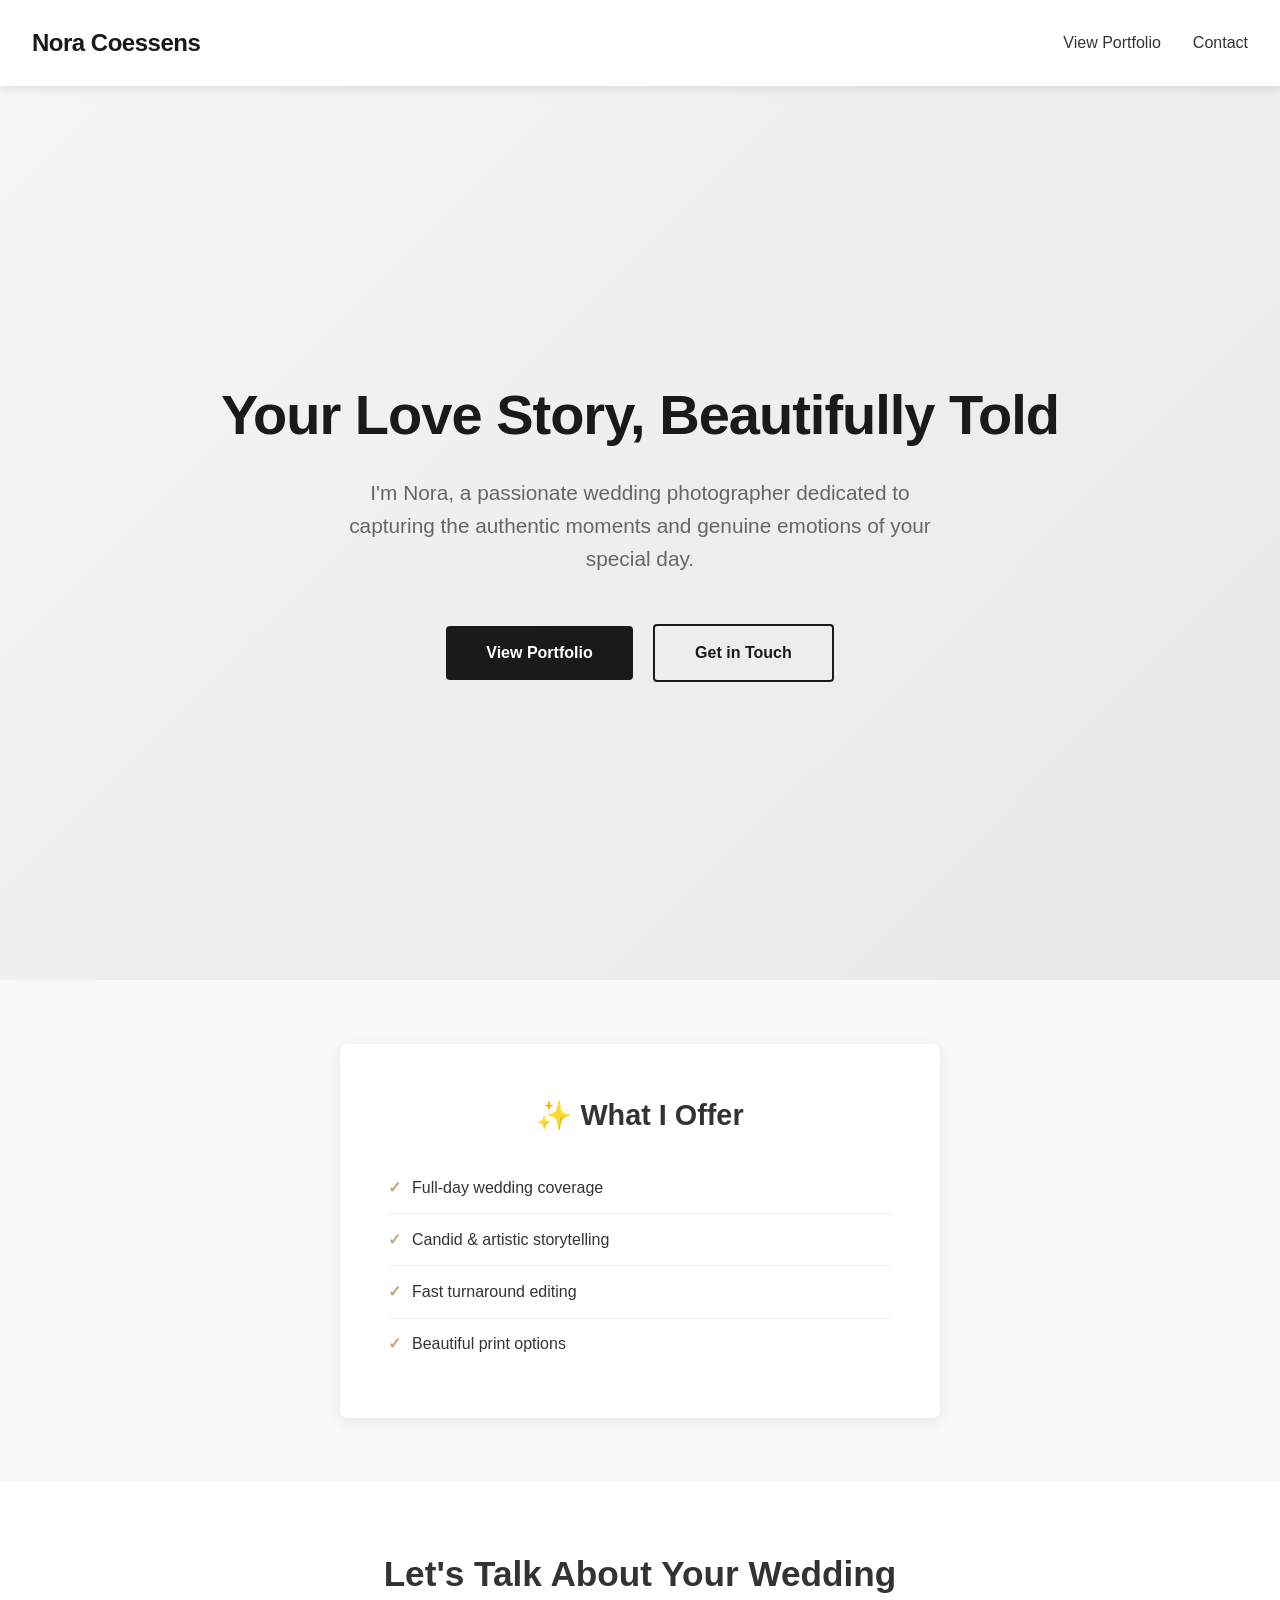
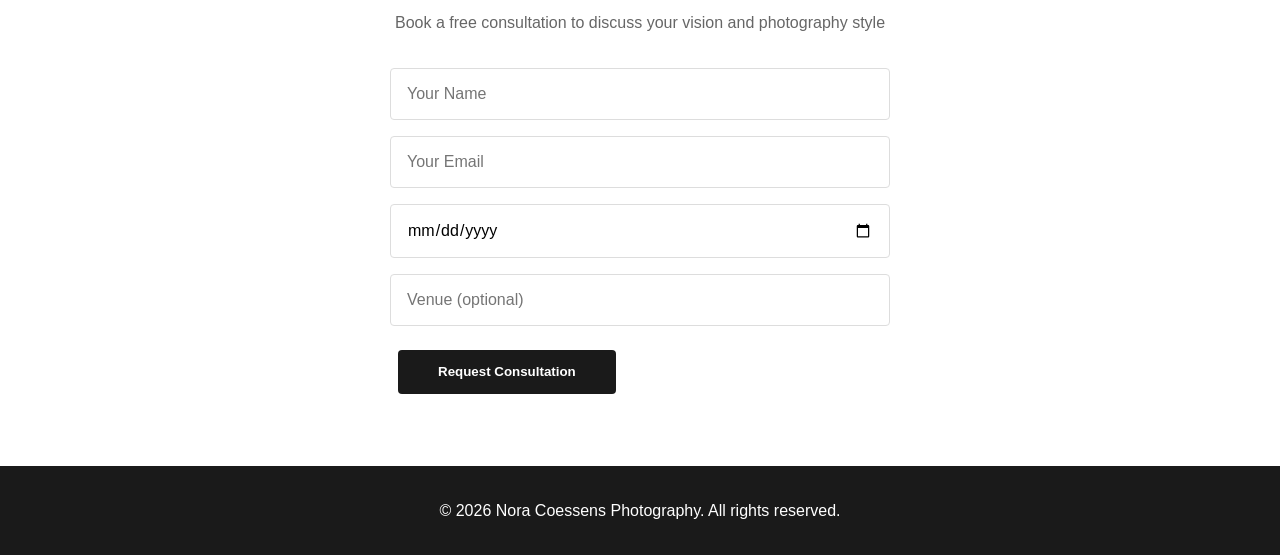
==== index.html @ 22f9d9cc "new file:   .gitignore 	modified:   README.md 	new file:   css/landing.css 	new file:   css/portfoli" ====
<!DOCTYPE html>
<html lang="en">
<head>
    <meta charset="UTF-8">
    <meta name="viewport" content="width=device-width, initial-scale=1.0">
    <title>Nora Coessens - Wedding Photographer</title>
    <link rel="stylesheet" href="css/landing.css">
</head>
<body>
    <header>
        <nav class="navbar">
            <div class="logo">Nora Coessens</div>
            <ul>
                <li><a href="portfolio.html">View Portfolio</a></li>
                <li><a href="#contact">Contact</a></li>
            </ul>
        </nav>
    </header>

    <section id="hero" class="hero">
        <div class="hero-content">
            <h1>Your Love Story, Beautifully Told</h1>
            <p>I'm Nora, a passionate wedding photographer dedicated to capturing the authentic moments and genuine emotions of your special day.</p>
            <a href="portfolio.html" class="btn btn-primary">View Portfolio</a>
            <a href="#contact" class="btn btn-secondary">Get in Touch</a>
        </div>
    </section>

    <section id="highlight" class="highlight">
        <div class="container">
            <div class="highlight-box">
                <h3>✨ What I Offer</h3>
                <ul>
                    <li>Full-day wedding coverage</li>
                    <li>Candid & artistic storytelling</li>
                    <li>Fast turnaround editing</li>
                    <li>Beautiful print options</li>
                </ul>
            </div>
        </div>
    </section>

    <section id="contact" class="contact">
        <div class="container">
            <h2>Let's Talk About Your Wedding</h2>
            <p>Book a free consultation to discuss your vision and photography style</p>
            <form id="contactForm">
                <input type="text" placeholder="Your Name" required>
                <input type="email" placeholder="Your Email" required>
                <input type="date" required>
                <input type="text" placeholder="Venue (optional)">
                <button type="submit" class="btn btn-primary">Request Consultation</button>
            </form>
        </div>
    </section>

    <footer>
        <p>&copy; 2026 Nora Coessens Photography. All rights reserved.</p>
    </footer>

    <script src="js/landing.js"></script>
</body>
</html>
---- css/landing.css ----
/* Landing Page Styles */

* {
    margin: 0;
    padding: 0;
    box-sizing: border-box;
}

body {
    font-family: 'Segoe UI', Tahoma, Geneva, Verdana, sans-serif;
    line-height: 1.6;
    color: #333;
}

.container {
    max-width: 1000px;
    margin: 0 auto;
    padding: 0 2rem;
}

/* Header & Navigation */
header {
    background: rgba(255, 255, 255, 0.98);
    box-shadow: 0 2px 10px rgba(0,0,0,0.1);
    position: fixed;
    width: 100%;
    top: 0;
    z-index: 100;
}

.navbar {
    display: flex;
    justify-content: space-between;
    align-items: center;
    padding: 1.5rem 2rem;
}

.logo {
    font-size: 1.5rem;
    font-weight: 700;
    letter-spacing: -0.5px;
    color: #1a1a1a;
}

.navbar ul {
    list-style: none;
    display: flex;
    gap: 2rem;
}

.navbar a {
    text-decoration: none;
    color: #333;
    font-weight: 500;
    transition: color 0.3s ease;
}

.navbar a:hover {
    color: #c9a876;
}

/* Hero Section */
.hero {
    background: linear-gradient(135deg, #f5f5f5 0%, #e8e8e8 100%);
    min-height: 100vh;
    display: flex;
    align-items: center;
    justify-content: center;
    text-align: center;
    padding: 0 2rem;
    margin-top: 80px;
}

.hero-content h1 {
    font-size: 3.5rem;
    margin-bottom: 1rem;
    font-weight: 700;
    letter-spacing: -1px;
    color: #1a1a1a;
}

.hero-content p {
    font-size: 1.3rem;
    margin-bottom: 2.5rem;
    color: #666;
    max-width: 600px;
    margin-left: auto;
    margin-right: auto;
}

/* Buttons */
.btn {
    display: inline-block;
    padding: 0.9rem 2.5rem;
    text-decoration: none;
    border-radius: 4px;
    font-weight: 600;
    transition: all 0.3s ease;
    border: none;
    cursor: pointer;
    margin: 0.5rem;
}

.btn-primary {
    background: #1a1a1a;
    color: #fff;
}

.btn-primary:hover {
    background: #333;
}

.btn-secondary {
    background: transparent;
    color: #1a1a1a;
    border: 2px solid #1a1a1a;
}

.btn-secondary:hover {
    background: #1a1a1a;
    color: #fff;
}

/* Highlight Section */
.highlight {
    background: #f9f9f9;
    padding: 4rem 2rem;
}

.highlight-box {
    background: #fff;
    padding: 3rem;
    border-radius: 8px;
    box-shadow: 0 4px 15px rgba(0,0,0,0.08);
    max-width: 600px;
    margin: 0 auto;
}

.highlight-box h3 {
    margin-bottom: 1.5rem;
    font-size: 1.8rem;
    text-align: center;
}

.highlight-box ul {
    list-style: none;
}

.highlight-box li {
    padding: 0.8rem 0;
    border-bottom: 1px solid #eee;
    padding-left: 1.5rem;
    position: relative;
}

.highlight-box li:before {
    content: "✓";
    position: absolute;
    left: 0;
    color: #c9a876;
    font-weight: bold;
}

.highlight-box li:last-child {
    border-bottom: none;
}

/* Contact Section */
.contact {
    padding: 4rem 2rem;
    background: #fff;
}

.contact h2 {
    text-align: center;
    margin-bottom: 0.5rem;
    font-size: 2.2rem;
}

.contact > .container > p {
    text-align: center;
    color: #666;
    margin-bottom: 2rem;
}

form {
    max-width: 500px;
    margin: 0 auto;
}

input {
    width: 100%;
    padding: 1rem;
    margin-bottom: 1rem;
    border: 1px solid #ddd;
    border-radius: 4px;
    font-family: inherit;
    font-size: 1rem;
    transition: border-color 0.3s ease;
}

input:focus {
    outline: none;
    border-color: #c9a876;
    box-shadow: 0 0 8px rgba(201, 168, 118, 0.2);
}

/* Footer */
footer {
    background: #1a1a1a;
    color: #fff;
    text-align: center;
    padding: 2rem;
}

/* Responsive */
@media (max-width: 768px) {
    .navbar {
        flex-direction: column;
        padding: 1rem;
    }

    .navbar ul {
        margin-top: 1rem;
        flex-direction: column;
        gap: 1rem;
        text-align: center;
    }

    .hero-content h1 {
        font-size: 2.5rem;
    }

    .hero-content p {
        font-size: 1.1rem;
    }

    .btn {
        display: block;
        margin: 0.75rem auto;
    }

    .highlight-box {
        padding: 2rem;
    }
}
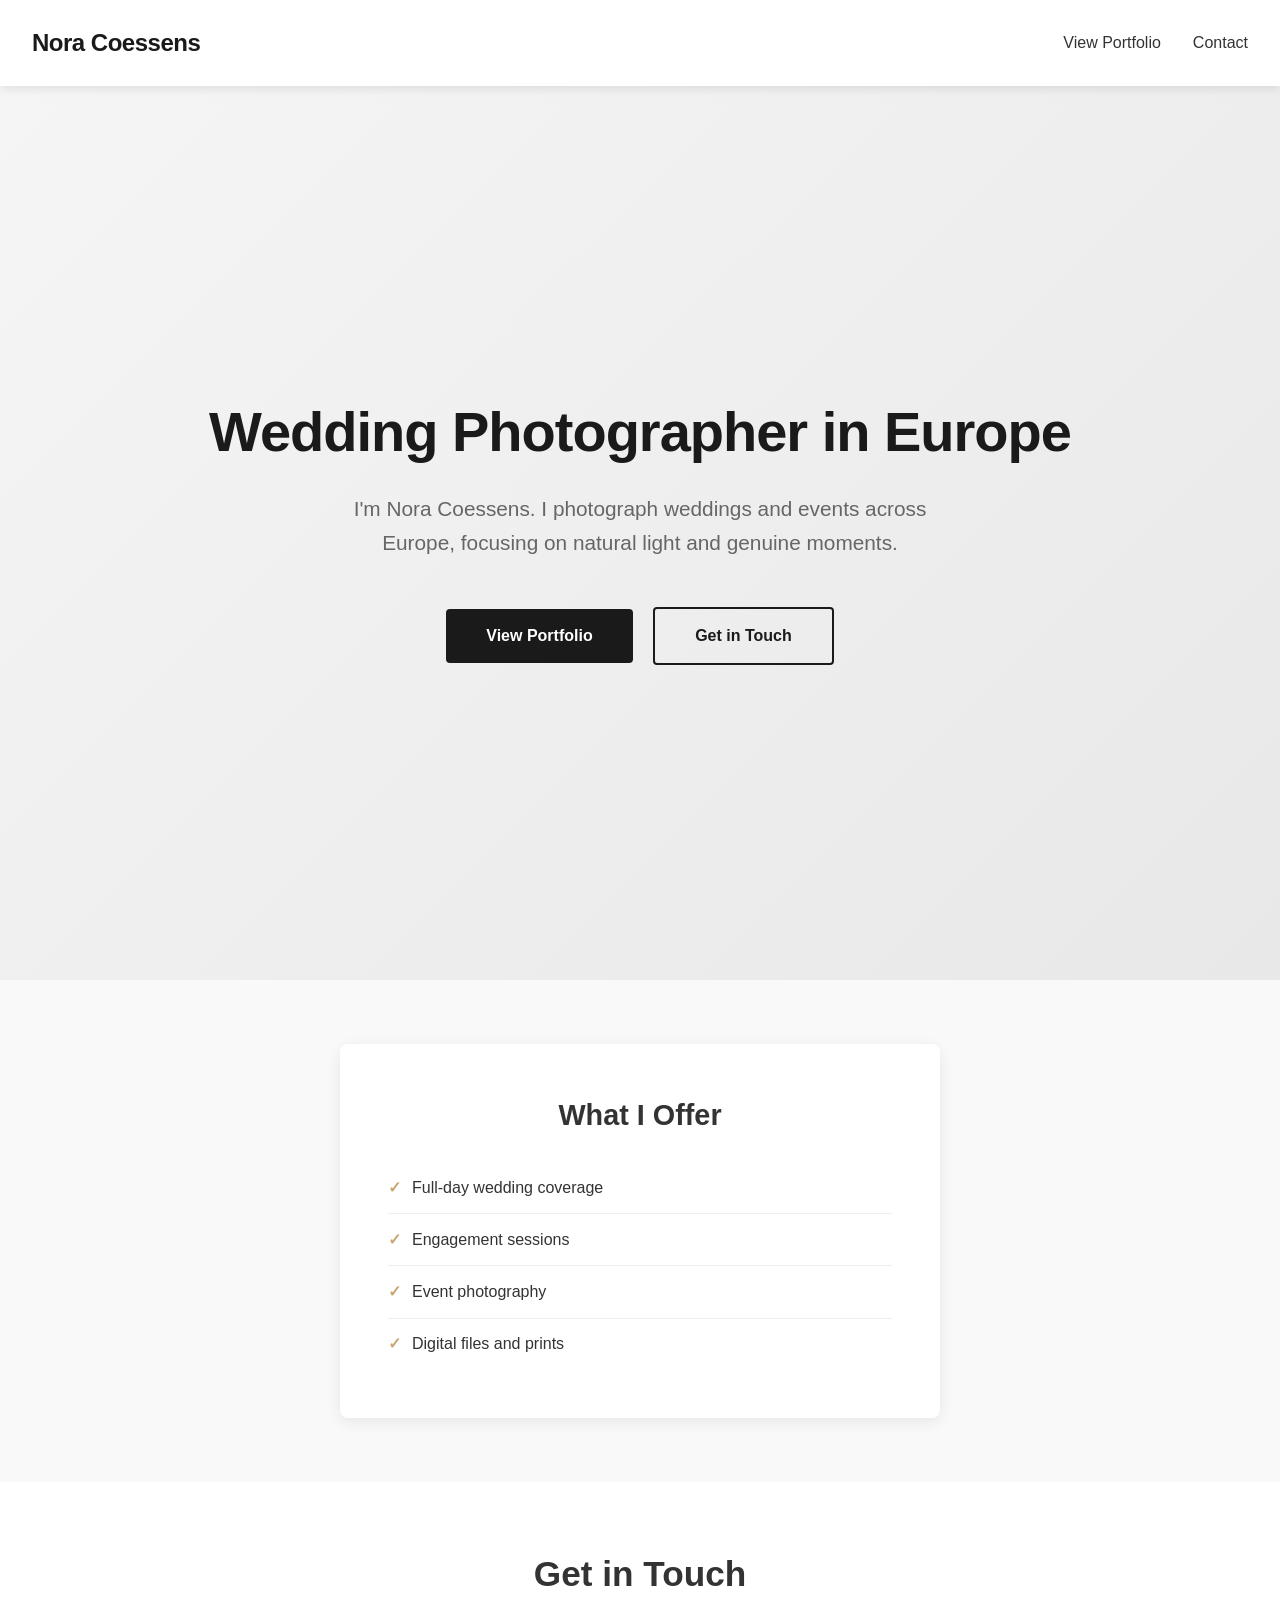
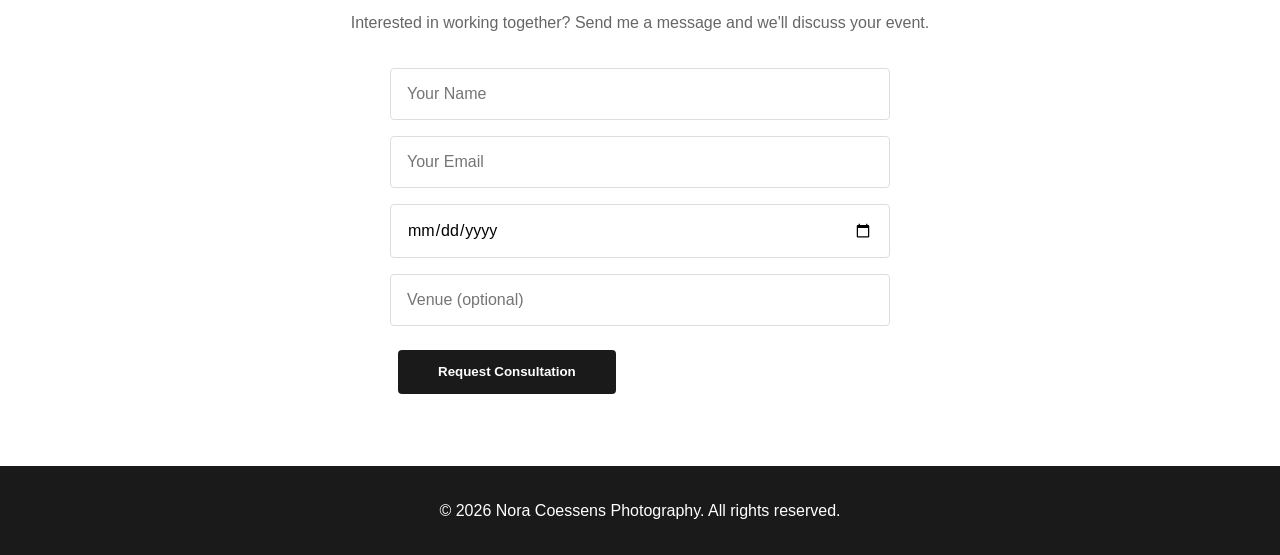
==== commit cf153367: "modified:   index.html 	modified:   portfolio.html" ====
--- a/index.html
+++ b/index.html
@@ -19,8 +19,8 @@
 
     <section id="hero" class="hero">
         <div class="hero-content">
-            <h1>Your Love Story, Beautifully Told</h1>
-            <p>I'm Nora, a passionate wedding photographer dedicated to capturing the authentic moments and genuine emotions of your special day.</p>
+            <h1>Wedding Photographer in Europe</h1>
+            <p>I'm Nora Coessens. I photograph weddings and events across Europe, focusing on natural light and genuine moments.</p>
             <a href="portfolio.html" class="btn btn-primary">View Portfolio</a>
             <a href="#contact" class="btn btn-secondary">Get in Touch</a>
         </div>
@@ -29,12 +29,12 @@
     <section id="highlight" class="highlight">
         <div class="container">
             <div class="highlight-box">
-                <h3>✨ What I Offer</h3>
+                <h3>What I Offer</h3>
                 <ul>
                     <li>Full-day wedding coverage</li>
-                    <li>Candid & artistic storytelling</li>
-                    <li>Fast turnaround editing</li>
-                    <li>Beautiful print options</li>
+                    <li>Engagement sessions</li>
+                    <li>Event photography</li>
+                    <li>Digital files and prints</li>
                 </ul>
             </div>
         </div>
@@ -42,8 +42,8 @@
 
     <section id="contact" class="contact">
         <div class="container">
-            <h2>Let's Talk About Your Wedding</h2>
-            <p>Book a free consultation to discuss your vision and photography style</p>
+            <h2>Get in Touch</h2>
+            <p>Interested in working together? Send me a message and we'll discuss your event.</p>
             <form id="contactForm">
                 <input type="text" placeholder="Your Name" required>
                 <input type="email" placeholder="Your Email" required>
